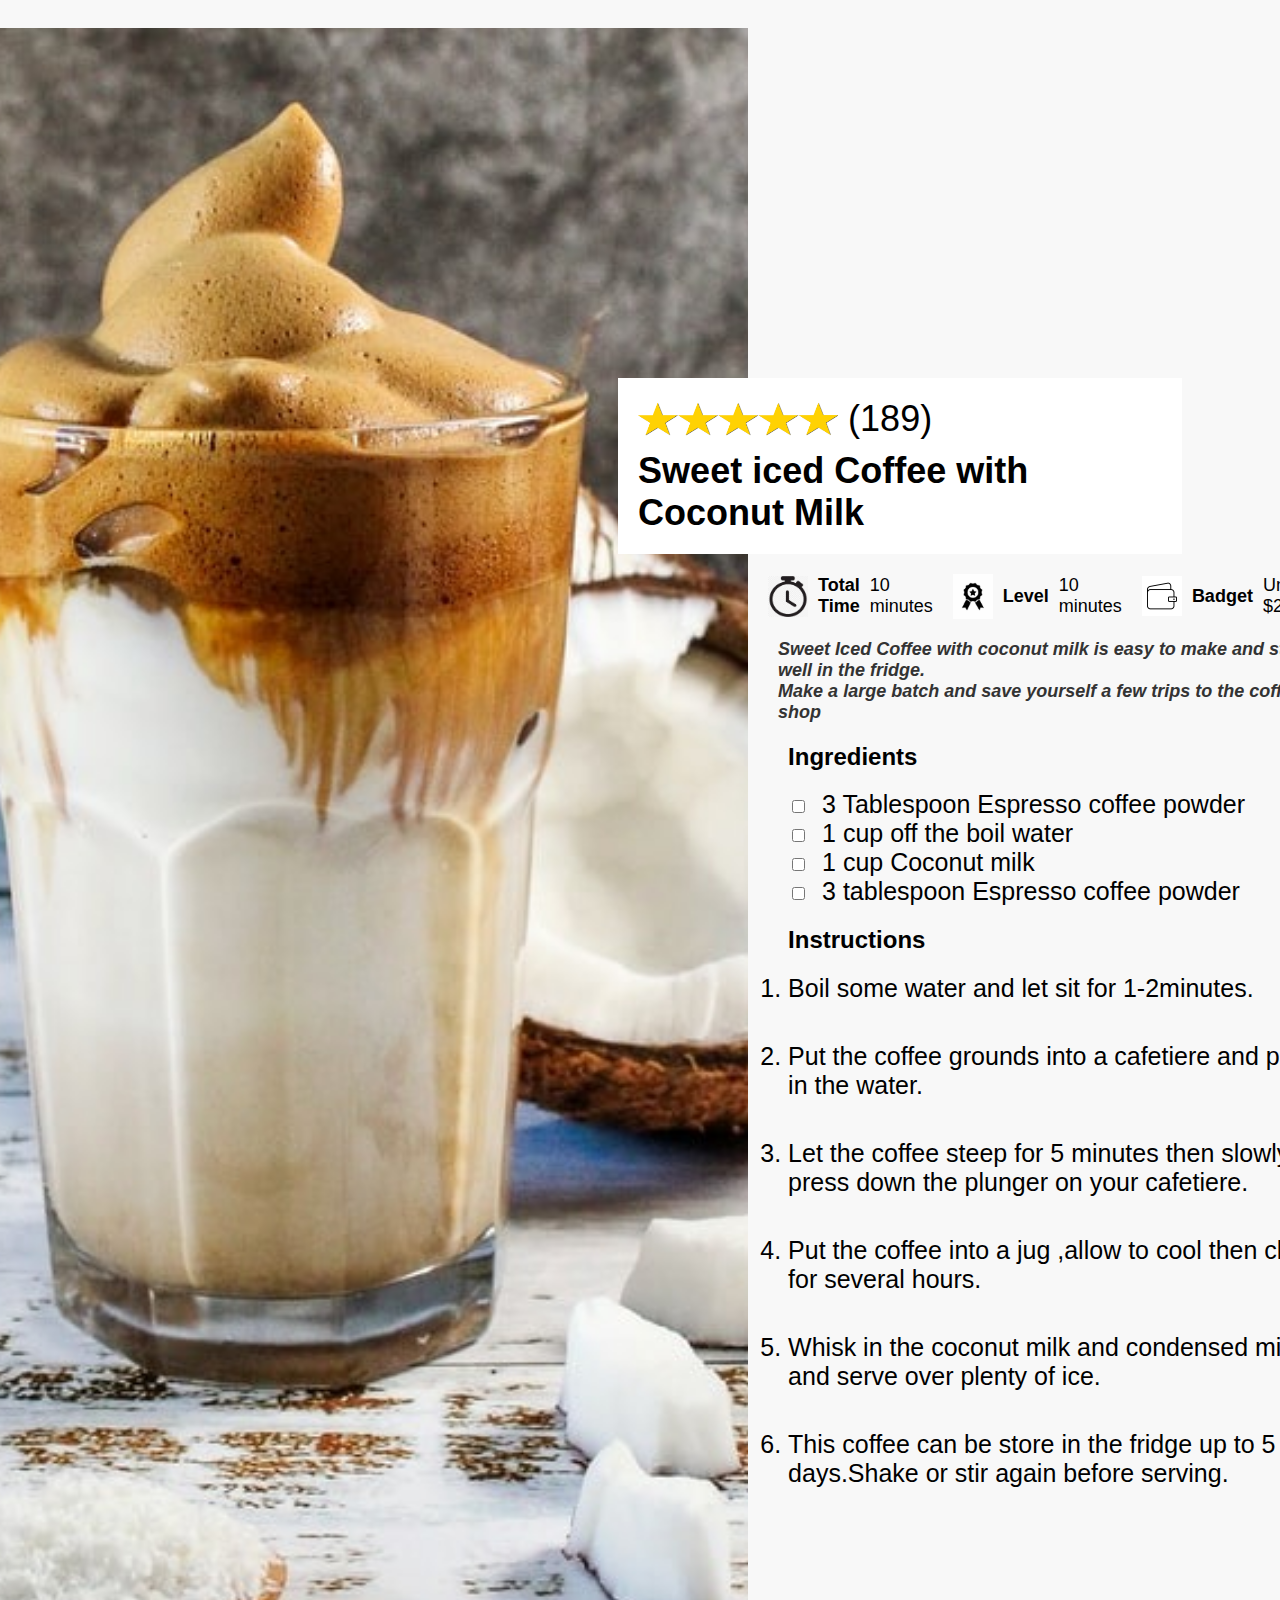
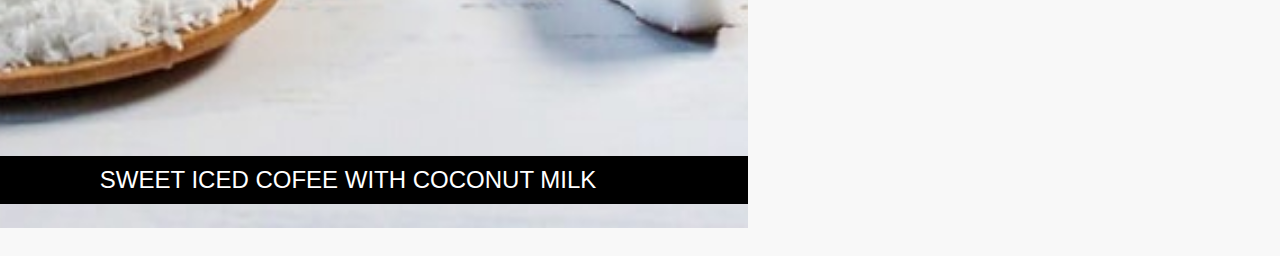
==== index1.html @ 2c68ed31 "update 1.0" ====
<!DOCTYPE html>
<html lang="en">
<head>
    <meta charset="UTF-8">
    <meta name="viewport" content="width=device-width, initial-scale=1.0">
    <link rel="stylesheet" href="css/index.css">
    <title>Recipe</title>
</head>
<body>
    <aside class="aside">
        <div class="image" style="background-image: url(img/coffee.jpeg);">
            <p class="text">SWEET  ICED COFEE WITH COCONUT MILK</p>
        </div>
    </aside>
    <main>
        <header class="header">
            <div class="content">
                <div class="top-row">
                    <img class="star" src="img/fiveStars.png" alt="five_stars">
                    <p class="number">(189)</p>
                </div>
                <h3>Sweet iced Coffee with Coconut Milk</h3>
            </div>
        </header>
        
        <div class="principal">
            <div class="container">
                <img src="img/timer.png">
                <h4>Total Time</h4>
                <p>10 minutes</p>
                <img src="img/medall.jpeg">
                <h4>Level</h4>
                <p>
                    10 minutes
                </p>
                <img src="/img/wallet.jpeg">
                <h4>Badget</h4>
                <p>Under $2</p>
            </div>
        <p class="single-text" style="margin-left: 10px;">Sweet Iced Coffee with coconut milk is easy to make and store well in the fridge.<br>
        Make a large batch and save yourself a few trips to the coffee shop</p>

<!--Bottom Section-->
<div class="Bottom">
    <ul>
    <h2>Ingredients</h2>
    <input type="checkbox" name="check" id="1"> 
    <label for="1">3 Tablespoon Espresso coffee powder</label>
    <br>
    <input type="checkbox" name="check" id="2"> 
    <label for="2">1 cup off the boil water</label>
    <br>
    <input type="checkbox" name="check" id="3"> 
    <label for="3">1 cup Coconut milk</label>
    <br>
    <input type="checkbox" name="check" id="4"> 
    <label for="4">3 tablespoon Espresso coffee powder</label>
    </ul>

    <ol><h2>Instructions</h2>
        <li>Boil some water and let sit for 1-2minutes.</li>
        <br>
        <li>Put the coffee grounds into a cafetiere and pour in the water.</li>
        <br>
        <li>Let the coffee steep for 5 minutes then slowly press down the plunger on your cafetiere.</li>
        <br>
        <li>Put the coffee into a jug ,allow to cool then chill for several hours. </li>
        <br>
        <li>Whisk in the coconut milk and condensed milk and serve over plenty of ice.</li>
        <br>
        <li>This coffee can be store in the fridge up to 5 days.Shake or stir again before serving.</li>
    </ol>
</div>
</main>
</body>
</html>
---- css/index.css ----
body{
    font-family: Arial, Helvetica, sans-serif;
    color: #333;
    display: flex;
    align-items: center;
    justify-content: center;
    padding: 20px;
    font-size: 25px;
    background-color: #f8f8f8;
}
/*Aside*/
.image{
   position: relative;
   width: 800px;
   height: 1800px;
   background-size: cover;
   margin-right: 20px;
   background-position: center;
}
    
  
.text{
   position: absolute;
   bottom: 0;
   left: 0;
   background-color:black;
   color: #fff;
   padding: 10px;
   text-align: center;
   width: 100%;
   box-sizing: border-box;
   font-size: 24px;
   
   
}
/*main(header)*/
.header{
    color:black;
    margin-bottom: 20px;
    
}
.content{
    display: block;
    align-items: center;
    justify-content: flex-start; 
    padding: 20px; 
    box-sizing: border-box; 
    width: 100%; 
    background-color: #fff;
    transform: translateX(-150px);
    margin-top: 20px;

}
.content > .top-row {
    display: flex;
    align-items: center; 
    margin-bottom: 10px; 
   
}
.star  {
    width: 200px;
    height: 40px;
    margin-right: 10px; 
}
.number {
    margin: 0;
    font-size :36px;
}
    
h3 {
    margin: 10px 0 0 0; 
    width: 100%;
    text-align: left; 
    font-size: 36px;
    
}

/*top area*/
.principal{
    margin-top: 20px;
    color:black;
}
.container{
    display: flex;
    align-items: center;
    margin-bottom: 20px;
    
}
.container img {
    width: 40px;
    margin-right: 10px;
}

.container h4 {
    margin: 0 10px 0 0;
    font-size: 18px;
    color: black;
}
.container p {
    margin: 0 20px 0 0;
    color: black;
    font-size: 18px;
}
img{
    width: 30px;
}
.single-text {
    font-family: Arial, Helvetica, sans-serif;
    font-weight: bold;
    font-style: italic;
    font-size: 18px;
    color: #333;
    margin-bottom: 20px;
}
/*bottom*/
.Bottom{
    color: black;
}
.Bottom h2 {
    font-size: 24px;
}

.Bottom ul, .Bottom ol {
    margin: 0;
    padding-left: 20px;
}

.Bottom li {
    margin-bottom: 10px;
}

.Bottom input[type="checkbox"] {
    margin-right: 10px;
}
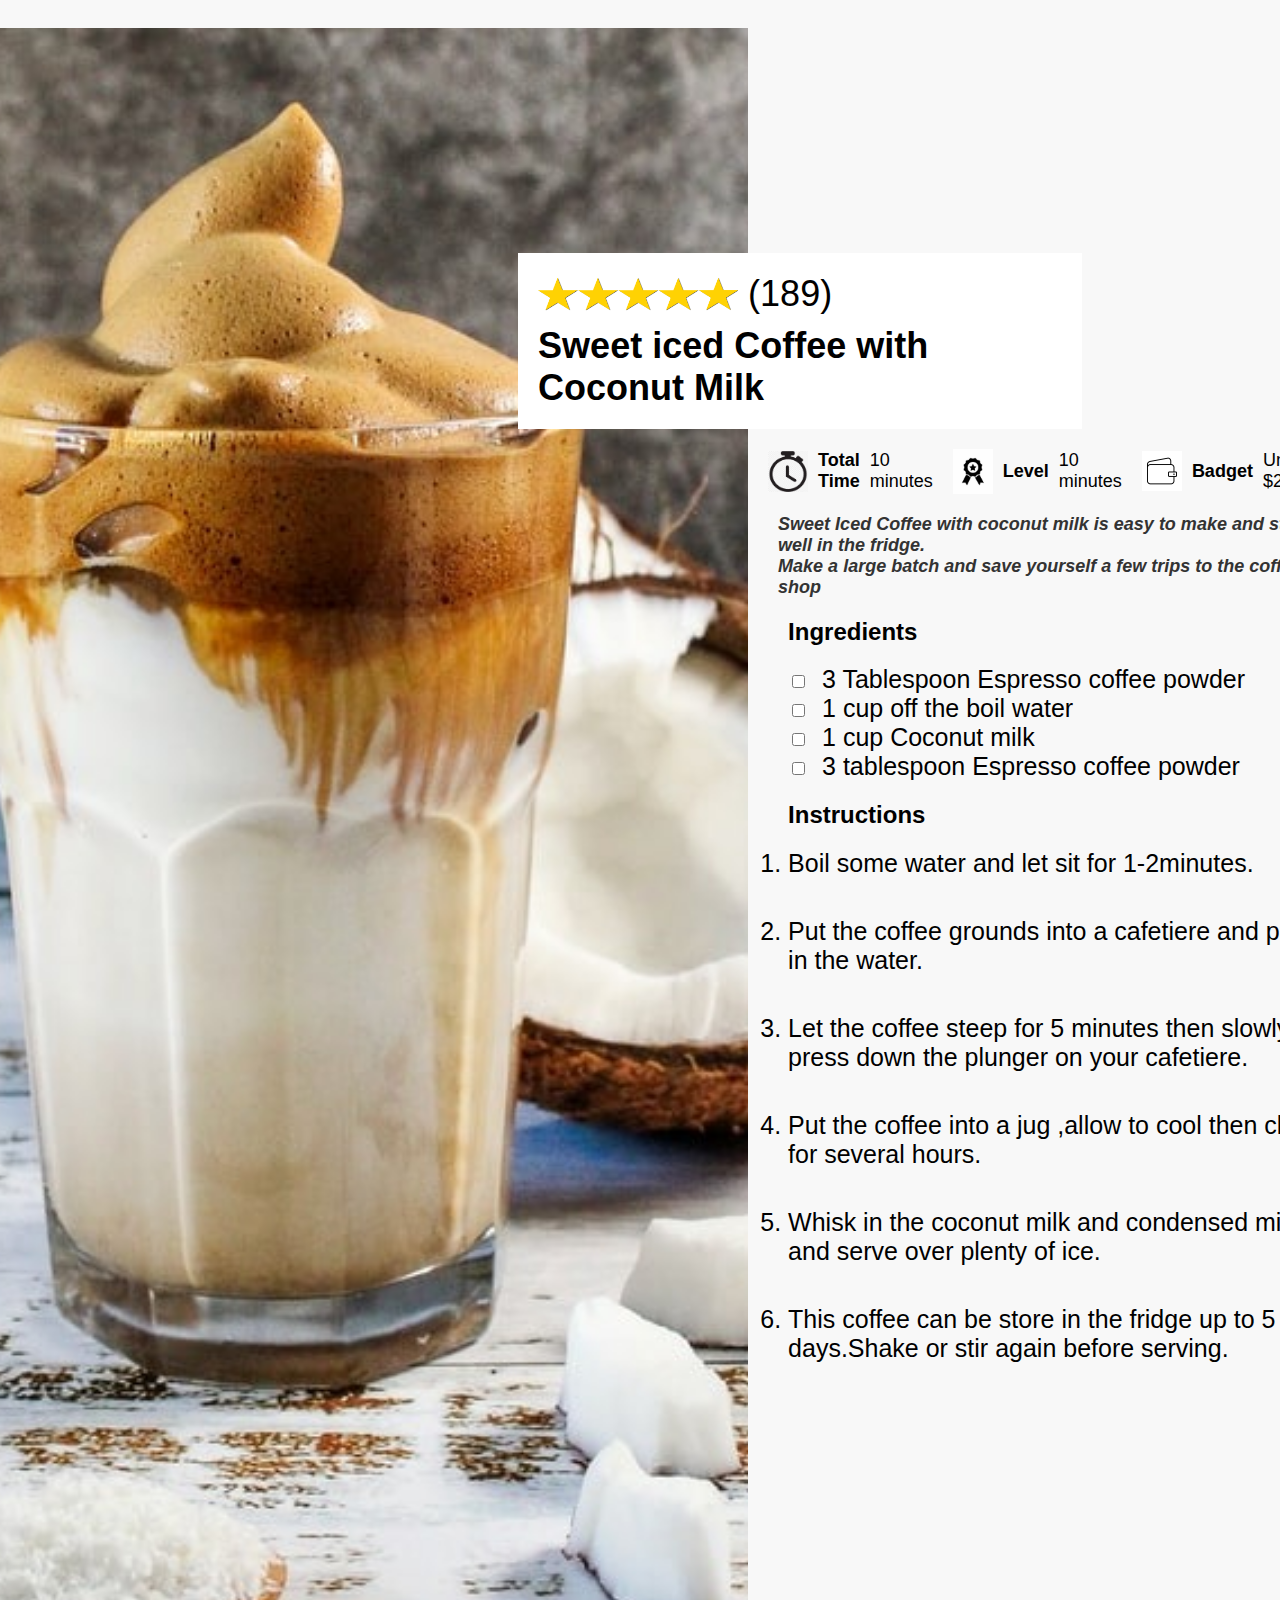
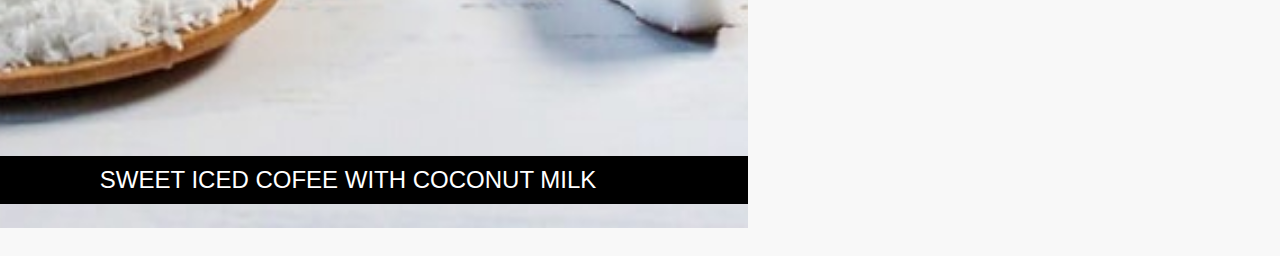
==== commit 6226923f: "changed" ====
--- a/index1.html
+++ b/index1.html
@@ -33,7 +33,7 @@
                 <p>
                     10 minutes
                 </p>
-                <img src="/img/wallet.jpeg">
+                <img src="img/wallet.jpeg">
                 <h4>Badget</h4>
                 <p>Under $2</p>
             </div>
--- a/css/index.css
+++ b/css/index.css
@@ -47,7 +47,8 @@
     box-sizing: border-box; 
     width: 100%; 
     background-color: #fff;
-    transform: translateX(-150px);
+    transform: translateY(-250px);
+   margin-left: -250px;
     margin-top: 20px;
 
 }
@@ -77,7 +78,7 @@
 
 /*top area*/
 .principal{
-    margin-top: 20px;
+    margin-top: -250px;
     color:black;
 }
 .container{
